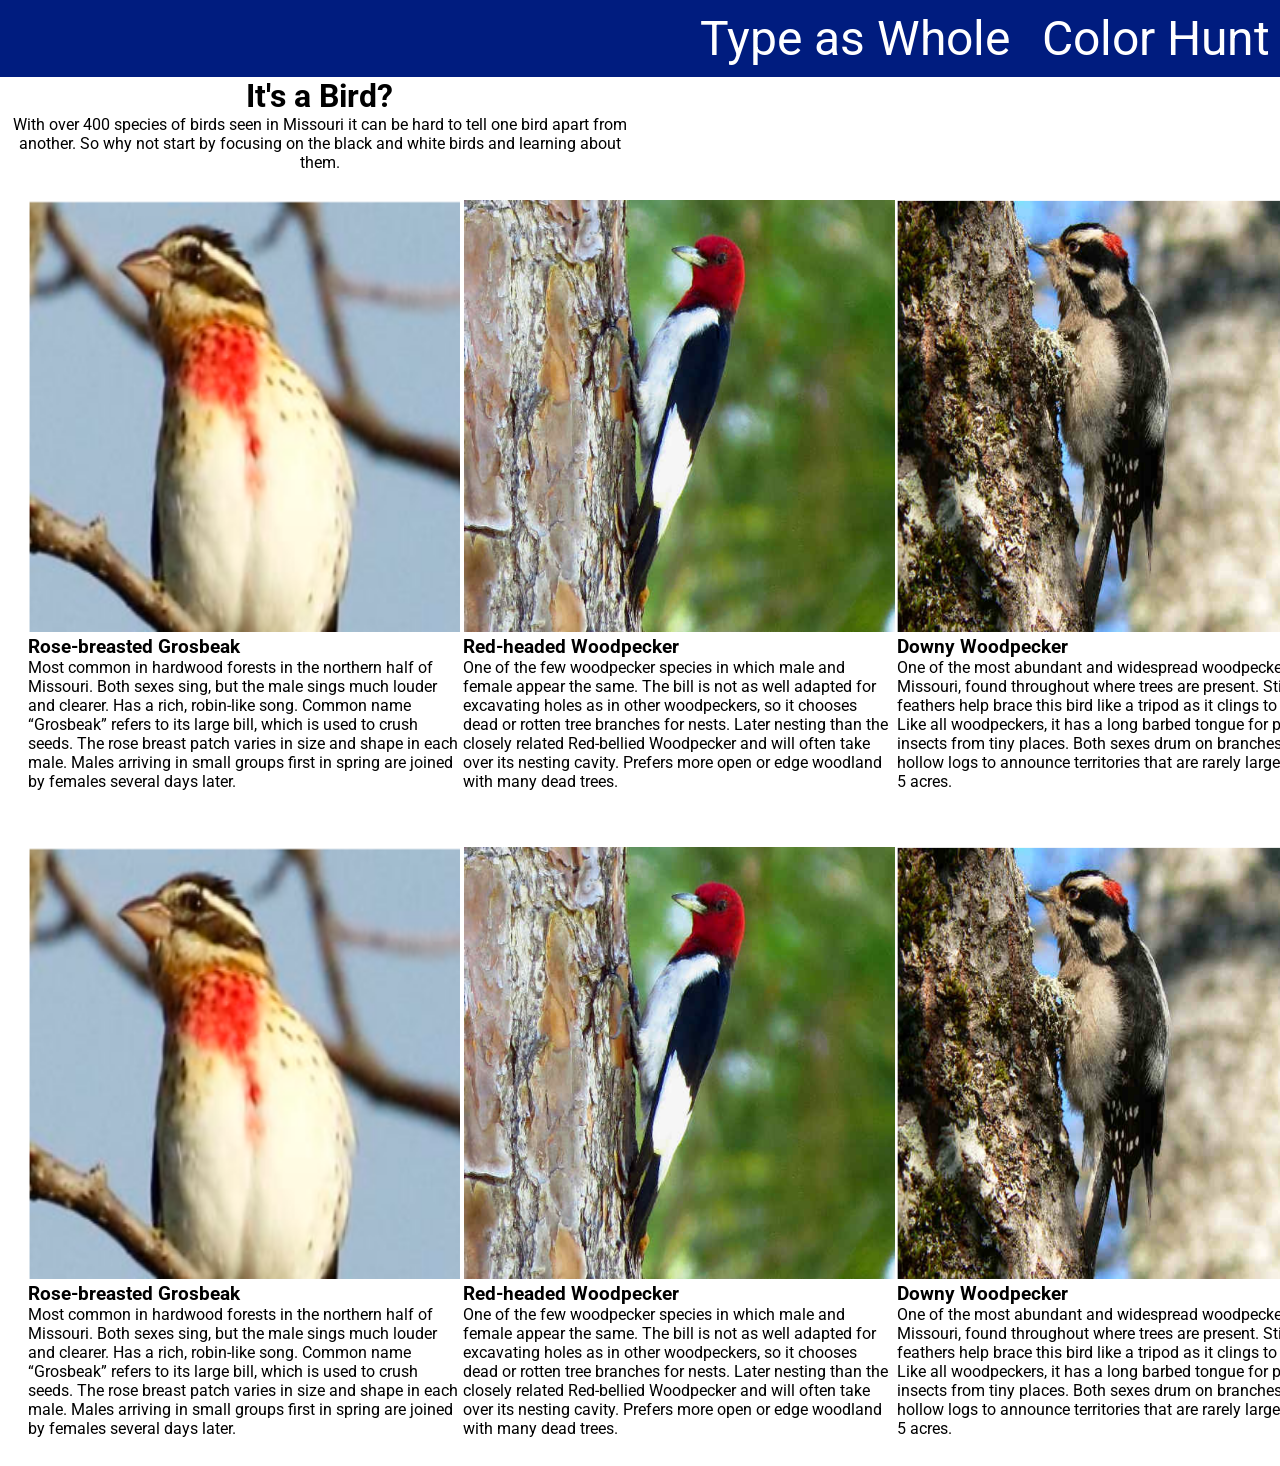
==== colorhunt.html @ 6a625d6d "new section" ====
<!DOCTYPE html>
<html lang="en">
<head>
    <meta charset="UTF-8">
    <meta name="viewport" content="width=device-width, initial-scale=1.0">
    <title>Color Hunting Birds</title>

    <link rel="preconnect" href="https://fonts.googleapis.com">
    <link rel="preconnect" href="https://fonts.gstatic.com" crossorigin>
    <link href="https://fonts.googleapis.com/css2?family=Roboto:ital,wght@0,100..900;1,100..900&display=swap" rel="stylesheet">

    <link rel="stylesheet" href="css/styles.css">
</head>
<body>
     <header>
    <nav>
        <a class="nav" href="colorhunt.html"></a>
        <ul>
            <li><a href="index.html">Type as Whole</a></li>
            <li><a href="colorhunt.html">Color Hunt</a></li>
        </ul>
    </nav>
    <div class="hero">
        <h1>It's a Bird?</h1>
        <p>With over 400 species of birds seen in Missouri it can be hard to tell one bird apart from another. 
            So why not start by focusing on the black and white birds and learning about them.  </p>
    </div>
    </header>

     <section>
            <div class="section-bird">
                <article class="article-bird">
                    <div>
                        <img src="../images/rose-breasted-grosbeak.png" width="432" height="432"
                        alt="Rose-breasted Grosbeak in a tree">
                        <h3>Rose-breasted Grosbeak</h3>
                        <p>Most common in hardwood forests in the northern half of Missouri. 
                            Both sexes sing, but the male sings much louder and clearer. 
                            Has a rich, robin-like song. Common name “Grosbeak” refers to 
                            its large bill, which is used to crush seeds. The rose breast 
                            patch varies in size and shape in each male. Males arriving in 
                            small groups first in spring are joined by females several days later.</p>
                    </div>
                </article>

                <article class="article-bird">
                    <div>
                        <img src="../images/red-headed-woodpecker.png" width="432" height="432"
                        alt="Red-headed Woodpecker standing on the side of a tree">
                        <h3>Red-headed Woodpecker</h3>
                        <p>One of the few woodpecker species in which male and female appear the same. 
                            The bill is not as well adapted for excavating holes as in other woodpeckers, 
                            so it chooses dead or rotten tree branches for nests. Later nesting than 
                            the closely related Red-bellied Woodpecker and will often take over its 
                            nesting cavity. Prefers more open or edge woodland with many dead trees.</p>
                    </div>
                </article>

                 <article class="article-bird">
                    <div>
                        <img src="../images/downy-woodpecker.png" width="432" height="432"
                        alt="Downy Woodpecker standing on the side of a tree">
                        <h3>Downy Woodpecker</h3>
                        <p>One of the most abundant and widespread woodpeckers in Missouri, 
                            found throughout where trees are present. Stiff tail feathers 
                            help brace this bird like a tripod as it clings to a tree. 
                            Like all woodpeckers, it has a long barbed tongue for pulling 
                            insects from tiny places. Both sexes drum on branches or hollow 
                            logs to announce territories that are rarely larger than 5 acres.</p>
                    </div>
                </article>

            </div>
        </section>

        <section>
            <div class="section-bird">
                <article class="article-bird">
                    <div>
                        <img src="../images/rose-breasted-grosbeak.png" width="432" height="432"
                        alt="Rose-breasted Grosbeak in a tree">
                        <h3>Rose-breasted Grosbeak</h3>
                        <p>Most common in hardwood forests in the northern half of Missouri. 
                            Both sexes sing, but the male sings much louder and clearer. 
                            Has a rich, robin-like song. Common name “Grosbeak” refers to 
                            its large bill, which is used to crush seeds. The rose breast 
                            patch varies in size and shape in each male. Males arriving in 
                            small groups first in spring are joined by females several days later.</p>
                    </div>
                </article>

                <article class="article-bird">
                    <div>
                        <img src="../images/red-headed-woodpecker.png" width="432" height="432"
                        alt="Red-headed Woodpecker standing on the side of a tree">
                        <h3>Red-headed Woodpecker</h3>
                        <p>One of the few woodpecker species in which male and female appear the same. 
                            The bill is not as well adapted for excavating holes as in other woodpeckers, 
                            so it chooses dead or rotten tree branches for nests. Later nesting than 
                            the closely related Red-bellied Woodpecker and will often take over its 
                            nesting cavity. Prefers more open or edge woodland with many dead trees.</p>
                    </div>
                </article>

                 <article class="article-bird">
                    <div>
                        <img src="../images/downy-woodpecker.png" width="432" height="432"
                        alt="Downy Woodpecker standing on the side of a tree">
                        <h3>Downy Woodpecker</h3>
                        <p>One of the most abundant and widespread woodpeckers in Missouri, 
                            found throughout where trees are present. Stiff tail feathers 
                            help brace this bird like a tripod as it clings to a tree. 
                            Like all woodpeckers, it has a long barbed tongue for pulling 
                            insects from tiny places. Both sexes drum on branches or hollow 
                            logs to announce territories that are rarely larger than 5 acres.</p>
                    </div>
                </article>

            </div>
        </section>

</body>
</html>
---- css/styles.css ----
/* reset */
* {
    margin: 0;
    padding: 0;
    box-sizing: border-box;
}

/* body copy and grid starter */
body {
    max-width: 1440;
    margin: 0 auto;
    display: grid;
    grid-template-columns: 1fr 1fr 1fr 1fr 1fr 1fr 1fr 1fr 1fr 1fr 1fr 1fr;
    grid-template-rows: auto;
    column-gap: 24px;

    font-family: 'Roboto', sans-serif;
    font-size: 16px;
    line-height: ;
    color: #000000;
}

/* heading style */
h1, h2, h3 {

}

/* links */
a {
    color: inherit;
    text-decoration: none;
}

/* other copy */
p {

}


/* nav */
nav {
    display: flex;
    align-items: center;
    background: #001C7F;
    color: #FFFFFF;
    font-size: 48px;
    padding: 10px;
}

nav ul {
    display: flex;
    gap: 32px;
    list-style: none;
    margin-left: auto;
}

/* header */
header {
    grid-column: 1 / 13;
}

.hero {
    grid-column: 1 / 13;
    width: 50%;
    display: flex;
    flex-direction: column;
    justify-content: center;
    align-items: center;
    text-align: center;
}

.hero h1 {
    font-size: 225;
}

/* main */
main {
    grid-column: 1 / 13;
    display: grid;
    grid-template-columns: subgrid;
}

section {
    grid-column: 1 / 13;
    display: grid;
    grid-template-columns: subgrid; 
}

.section-doodle {
    grid-column: 1 / 13;
    display: flex;
    grid-template-columns: subgrid; 
}

.section-bird {
    grid-column: 1 / 13;
    display: grid;
    grid-template-columns: subgrid; 
}

section h2 {
    grid-column: 1 / 13;
}

article {
    grid-column: 1 / 13;
    display: flex;
    gap: 24px;
    padding: 28px;
    background: #c7d5eb;
}

.article-bird {
    grid-column: span 4;
    display: grid;
    gap: 24px;
    padding: 28px;
    background: none;
}

.typefaces {
    display: flex;

}


/* footer */
footer {
    grid-column: 1 / 13;
    display: flex;
    align-items: center;
    background: #001C7F;
    color: #FFFFFF;
    font-size: 48px;
    padding: 10px;
}

footer ul {
    display: flex;
    gap: 32px;
    list-style: none;
    margin-left: auto;
}
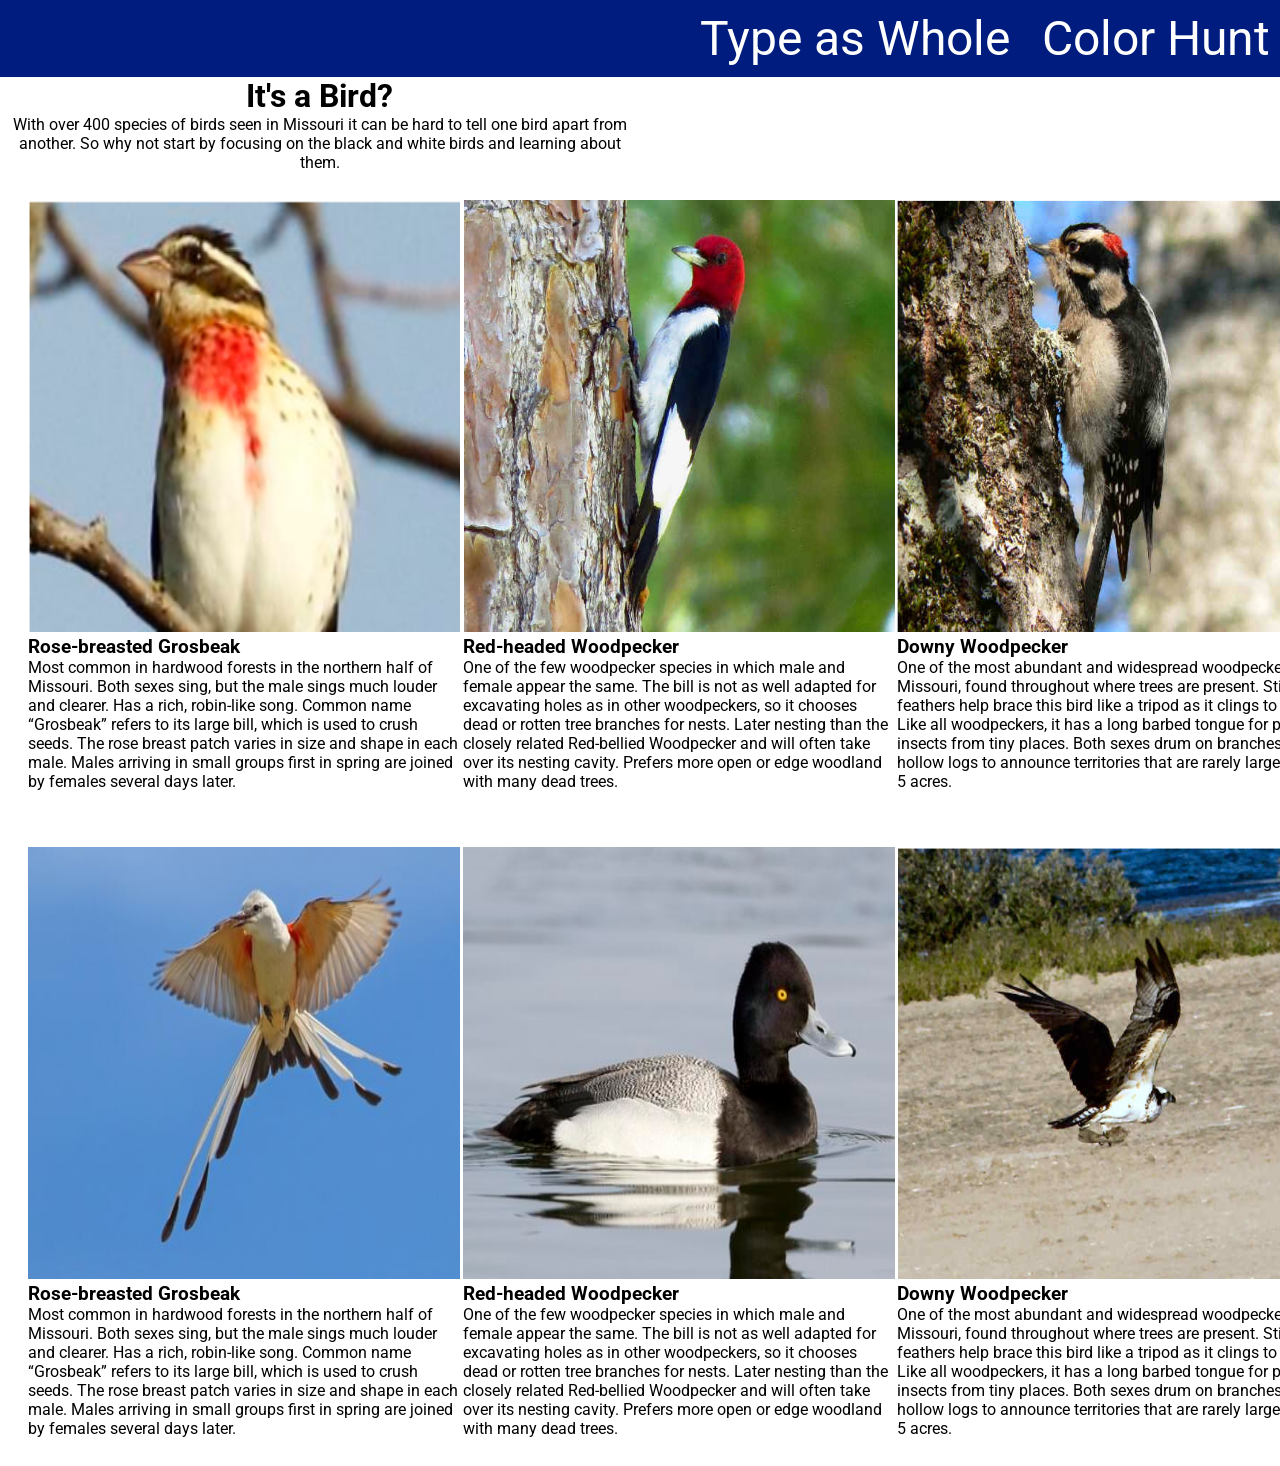
==== commit b49370e3: "image replace" ====
--- a/colorhunt.html
+++ b/colorhunt.html
@@ -77,8 +77,8 @@
             <div class="section-bird">
                 <article class="article-bird">
                     <div>
-                        <img src="../images/rose-breasted-grosbeak.png" width="432" height="432"
-                        alt="Rose-breasted Grosbeak in a tree">
+                        <img src="../images/scissor-tailed-flycatcher.jpg" width="432" height="432"
+                        alt="Scissor-tailed Flycatcher flying in the air">
                         <h3>Rose-breasted Grosbeak</h3>
                         <p>Most common in hardwood forests in the northern half of Missouri. 
                             Both sexes sing, but the male sings much louder and clearer. 
@@ -91,8 +91,8 @@
 
                 <article class="article-bird">
                     <div>
-                        <img src="../images/red-headed-woodpecker.png" width="432" height="432"
-                        alt="Red-headed Woodpecker standing on the side of a tree">
+                        <img src="../images/lesser-scaup.jpg" width="432" height="432"
+                        alt="Lesser Scaup swimming in the water">
                         <h3>Red-headed Woodpecker</h3>
                         <p>One of the few woodpecker species in which male and female appear the same. 
                             The bill is not as well adapted for excavating holes as in other woodpeckers, 
@@ -104,8 +104,8 @@
 
                  <article class="article-bird">
                     <div>
-                        <img src="../images/downy-woodpecker.png" width="432" height="432"
-                        alt="Downy Woodpecker standing on the side of a tree">
+                        <img src="../images/osprey.png" width="432" height="432"
+                        alt="Osprey flying near the ground">
                         <h3>Downy Woodpecker</h3>
                         <p>One of the most abundant and widespread woodpeckers in Missouri, 
                             found throughout where trees are present. Stiff tail feathers 
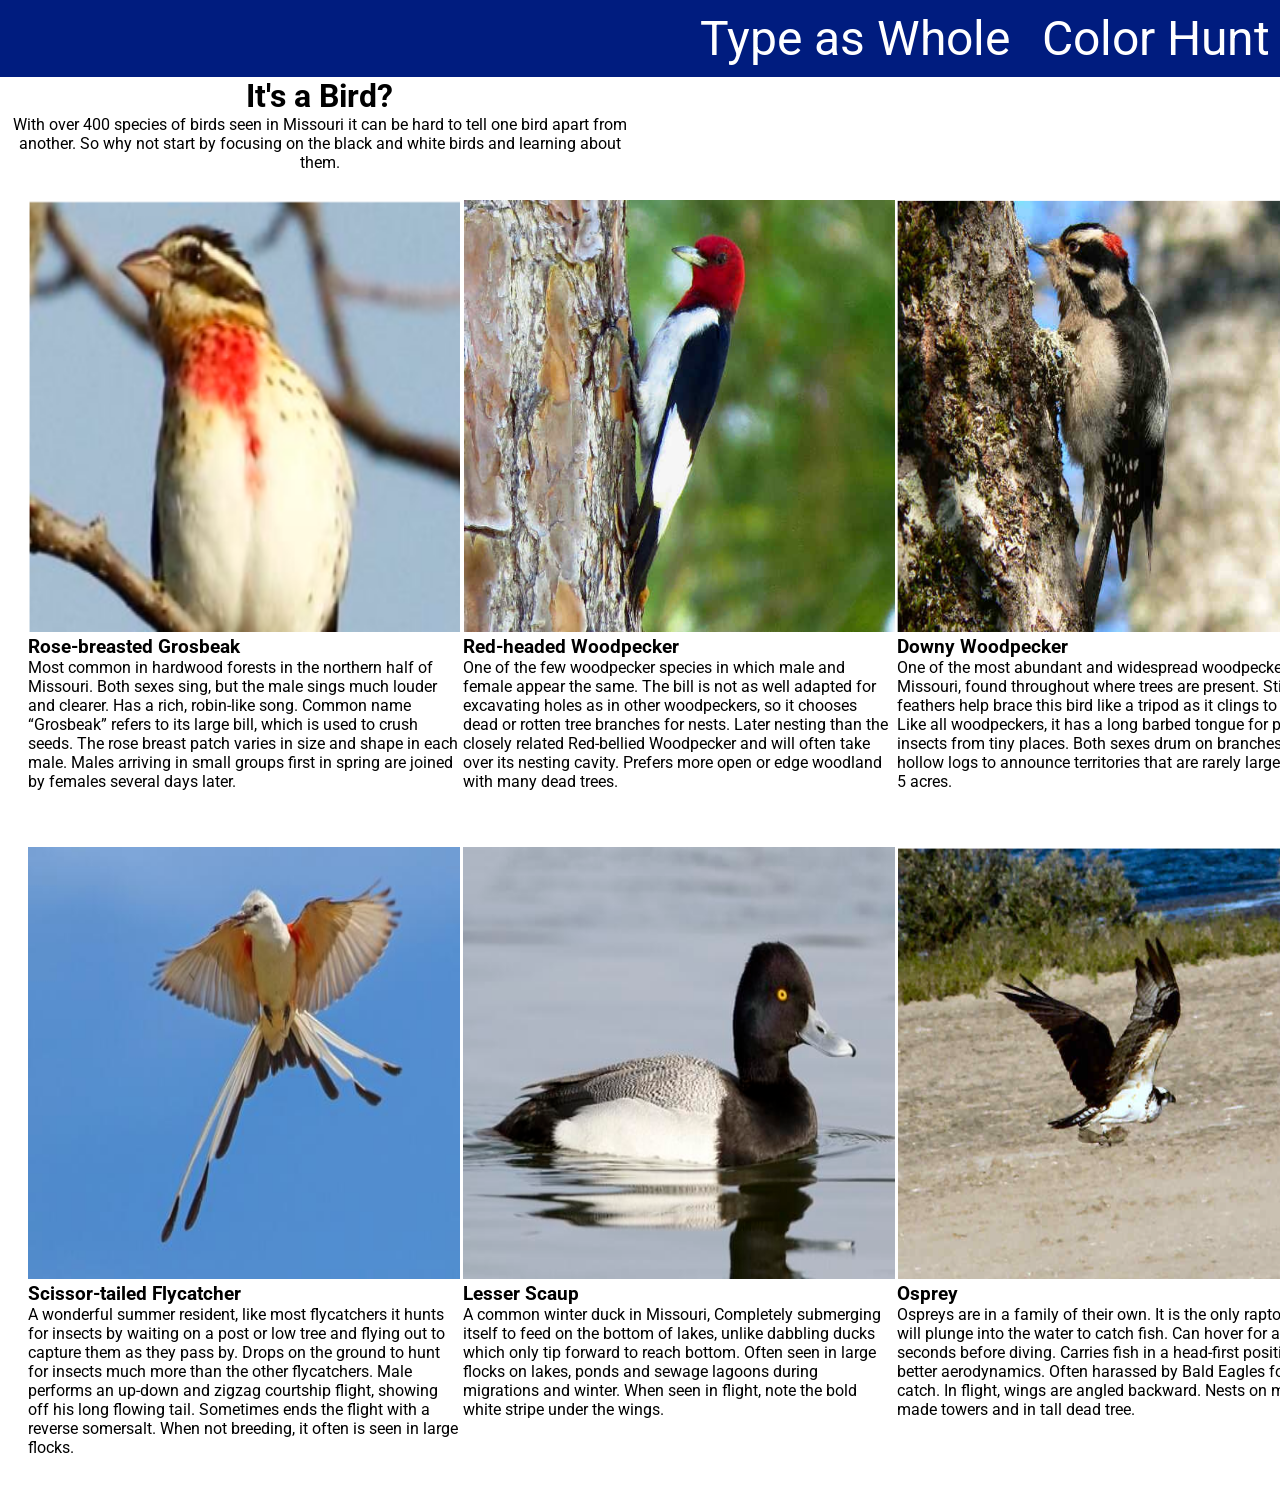
==== commit 51f2ab85: "text replace" ====
--- a/colorhunt.html
+++ b/colorhunt.html
@@ -79,13 +79,13 @@
                     <div>
                         <img src="../images/scissor-tailed-flycatcher.jpg" width="432" height="432"
                         alt="Scissor-tailed Flycatcher flying in the air">
-                        <h3>Rose-breasted Grosbeak</h3>
-                        <p>Most common in hardwood forests in the northern half of Missouri. 
-                            Both sexes sing, but the male sings much louder and clearer. 
-                            Has a rich, robin-like song. Common name “Grosbeak” refers to 
-                            its large bill, which is used to crush seeds. The rose breast 
-                            patch varies in size and shape in each male. Males arriving in 
-                            small groups first in spring are joined by females several days later.</p>
+                        <h3>Scissor-tailed Flycatcher</h3>
+                        <p>A wonderful summer resident, like most flycatchers it hunts for insects 
+                            by waiting on a post or low tree and flying out to capture them as they 
+                            pass by. Drops on the ground to hunt for insects much more than the 
+                            other flycatchers. Male performs an up-down and zigzag courtship flight, 
+                            showing off his long flowing tail. Sometimes ends the flight with a reverse 
+                            somersalt. When not breeding, it often is seen in large flocks.</p>
                     </div>
                 </article>
 
@@ -93,12 +93,12 @@
                     <div>
                         <img src="../images/lesser-scaup.jpg" width="432" height="432"
                         alt="Lesser Scaup swimming in the water">
-                        <h3>Red-headed Woodpecker</h3>
-                        <p>One of the few woodpecker species in which male and female appear the same. 
-                            The bill is not as well adapted for excavating holes as in other woodpeckers, 
-                            so it chooses dead or rotten tree branches for nests. Later nesting than 
-                            the closely related Red-bellied Woodpecker and will often take over its 
-                            nesting cavity. Prefers more open or edge woodland with many dead trees.</p>
+                        <h3>Lesser Scaup</h3>
+                        <p>A common winter duck in Missouri, Completely submerging itself to feed
+                             on the bottom of lakes, unlike dabbling ducks which only tip forward to 
+                             reach bottom. Often seen in large flocks on lakes, ponds and sewage lagoons 
+                             during migrations and winter. When seen in flight, note the bold white 
+                             stripe under the wings.</p>
                     </div>
                 </article>
 
@@ -106,13 +106,12 @@
                     <div>
                         <img src="../images/osprey.png" width="432" height="432"
                         alt="Osprey flying near the ground">
-                        <h3>Downy Woodpecker</h3>
-                        <p>One of the most abundant and widespread woodpeckers in Missouri, 
-                            found throughout where trees are present. Stiff tail feathers 
-                            help brace this bird like a tripod as it clings to a tree. 
-                            Like all woodpeckers, it has a long barbed tongue for pulling 
-                            insects from tiny places. Both sexes drum on branches or hollow 
-                            logs to announce territories that are rarely larger than 5 acres.</p>
+                        <h3>Osprey</h3>
+                        <p>Ospreys are in a family of their own. It is the only raptor that will
+                             plunge into the water to catch fish. Can hover for a few seconds 
+                             before diving. Carries fish in a head-first position for better 
+                             aerodynamics. Often harassed by Bald Eagles for its catch. In flight, 
+                             wings are angled backward. Nests on man-made towers and in tall dead tree.</p>
                     </div>
                 </article>
 
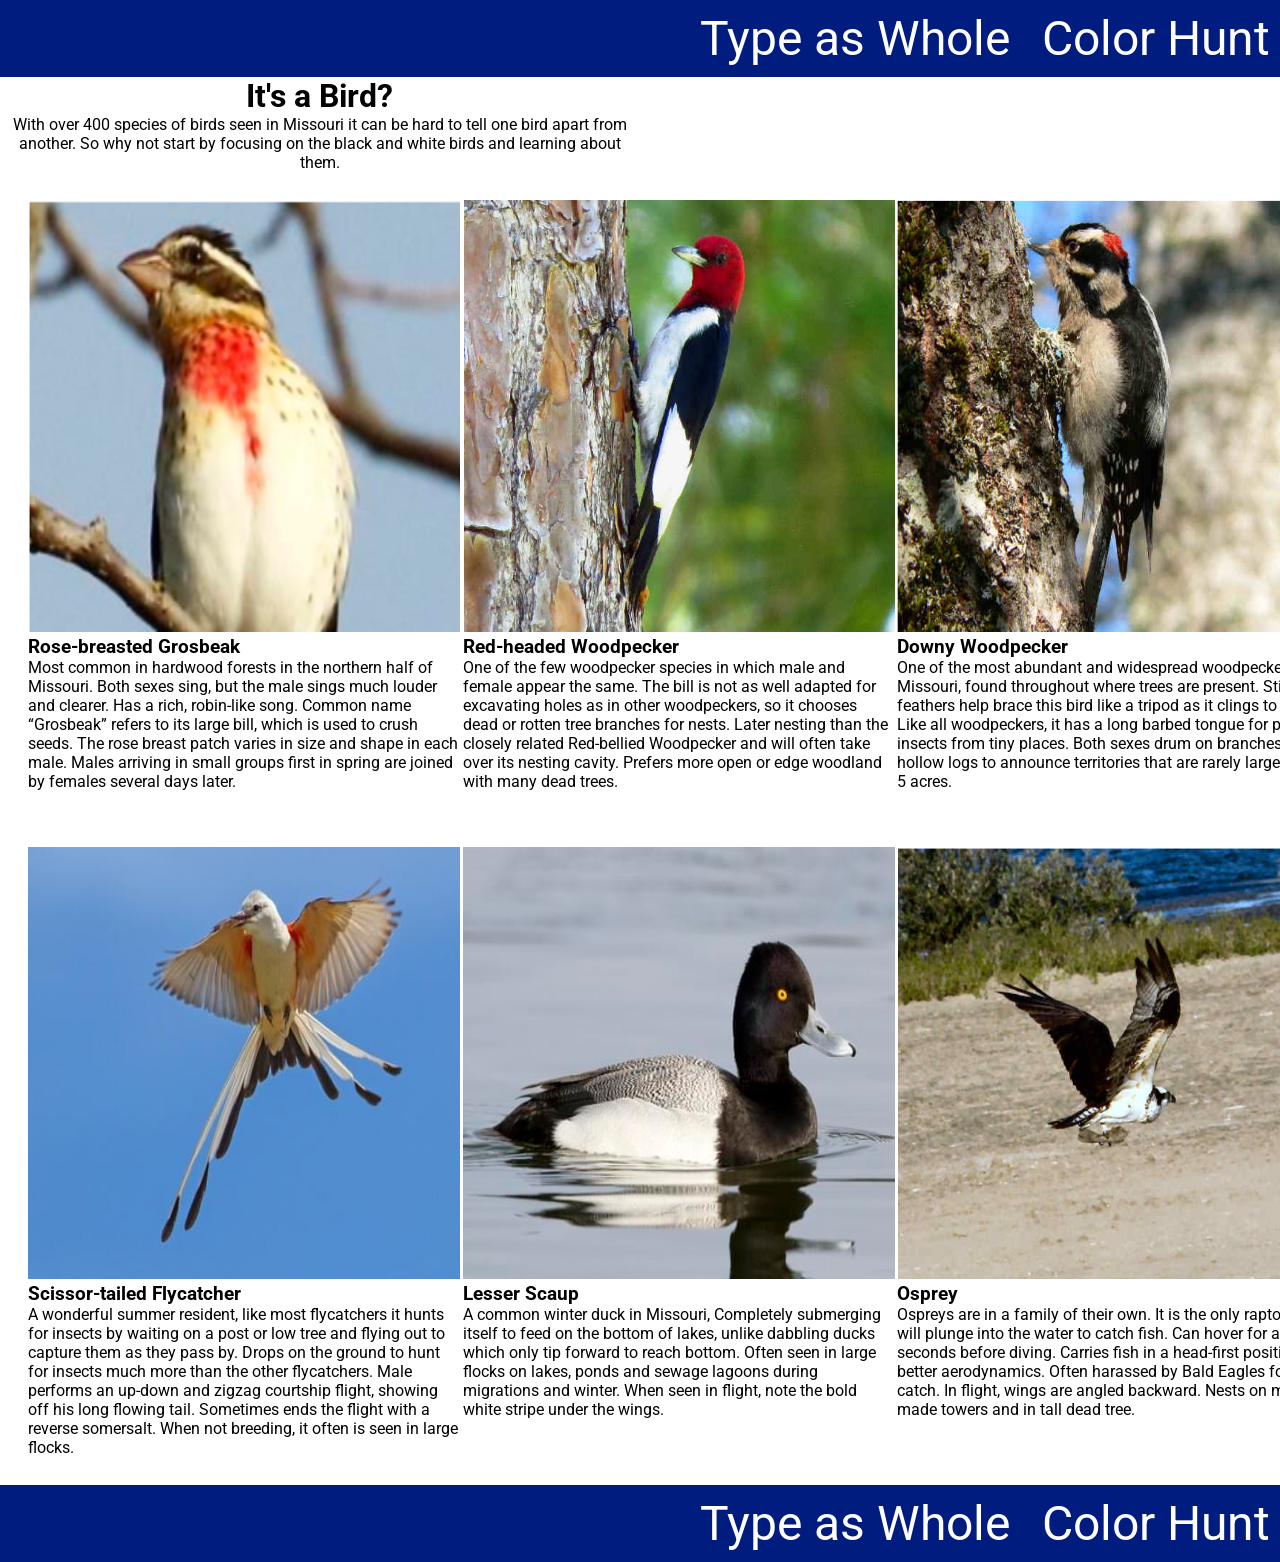
==== commit 9d295c49: "add footer" ====
--- a/colorhunt.html
+++ b/colorhunt.html
@@ -117,6 +117,12 @@
 
             </div>
         </section>
-
+    <footer>
+        <a class="footer" href="index.htlm"></a>
+        <ul>
+            <li><a href="index.html">Type as Whole</a></li>
+            <li><a href="colorhunt.html">Color Hunt</a></li>
+        </ul>
+    </footer>
 </body>
 </html>
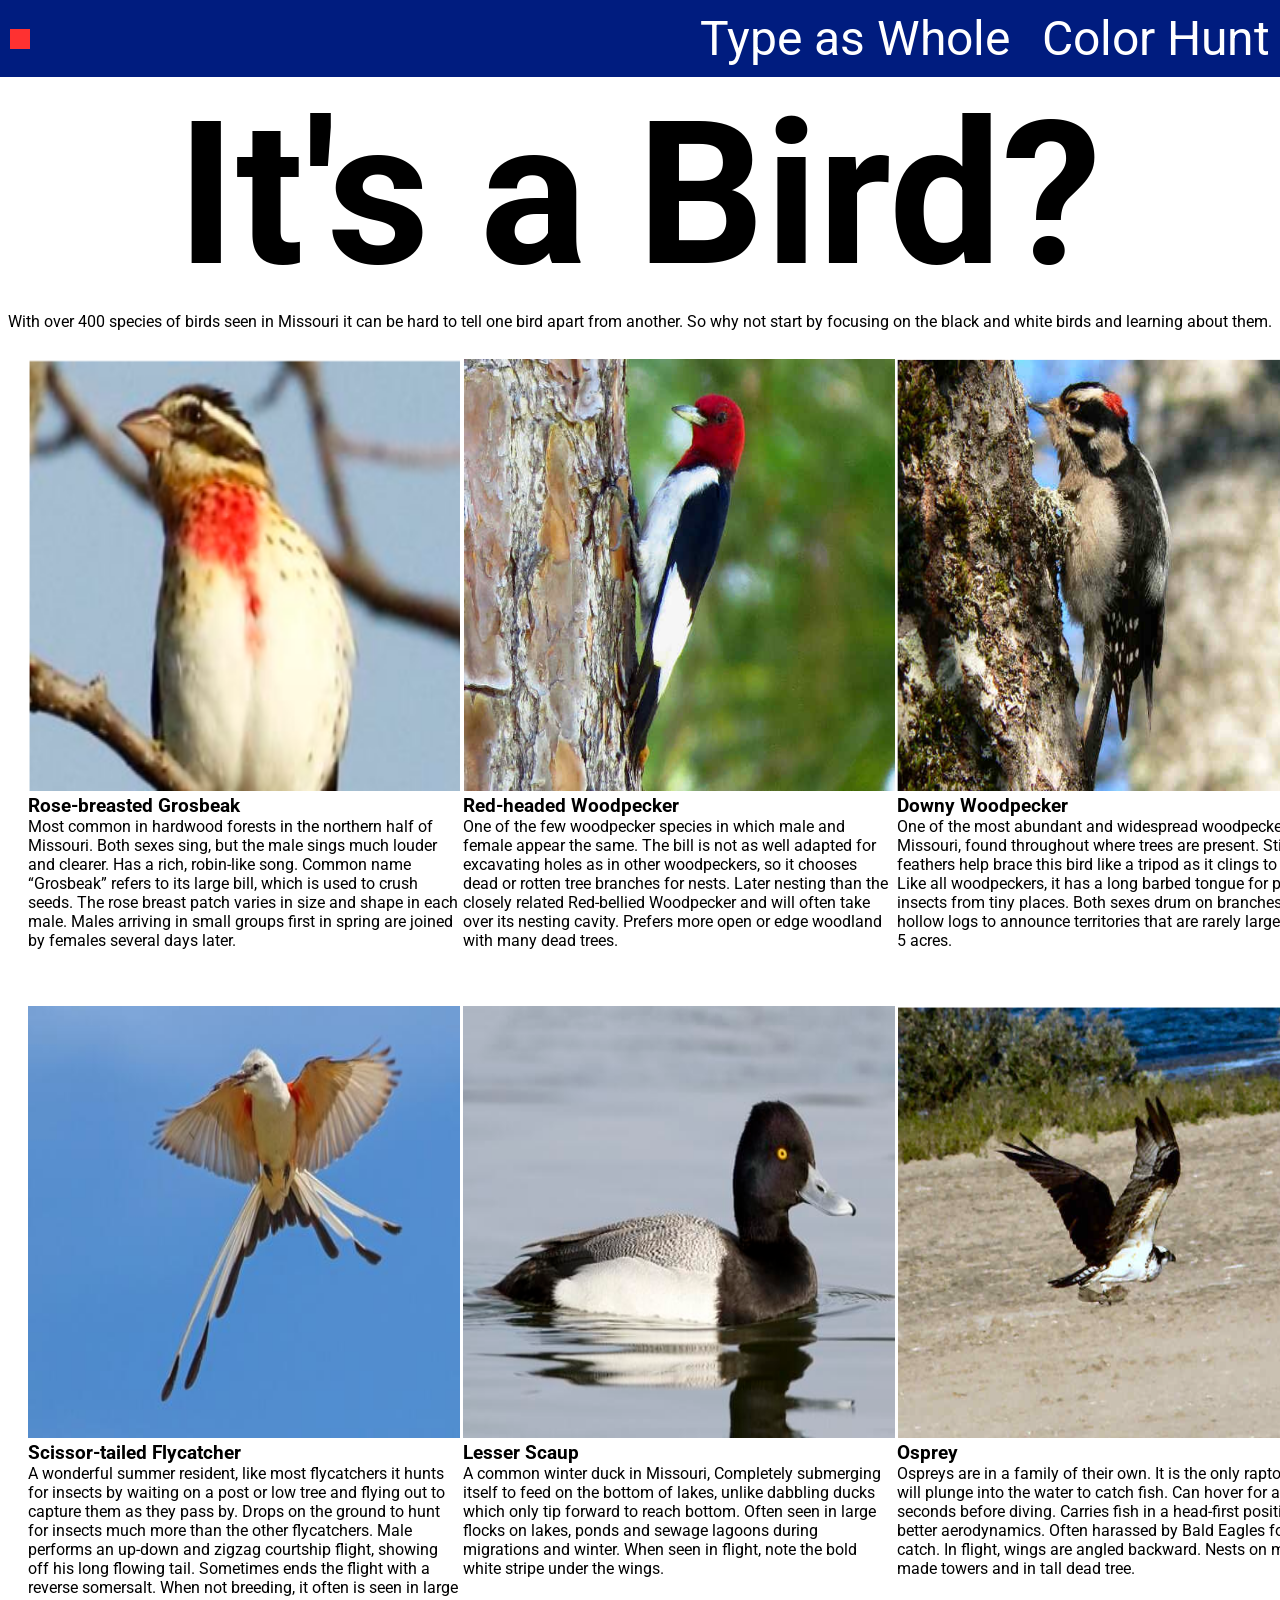
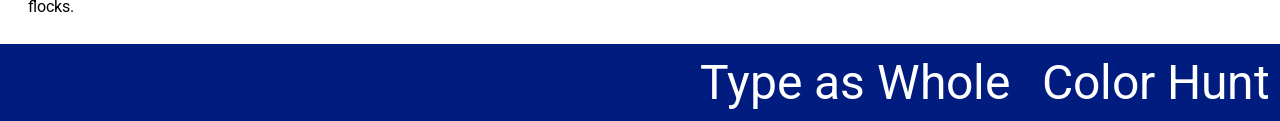
==== commit 05617ebb: "new nav color" ====
--- a/colorhunt.html
+++ b/colorhunt.html
@@ -14,7 +14,7 @@
 <body>
      <header>
     <nav>
-        <a class="nav" href="colorhunt.html"></a>
+        <a class="nav-color" href="colorhunt.html"></a>
         <ul>
             <li><a href="index.html">Type as Whole</a></li>
             <li><a href="colorhunt.html">Color Hunt</a></li>
--- a/css/styles.css
+++ b/css/styles.css
@@ -34,6 +34,7 @@
 /* other copy */
 p {
 
+
 }
 
 
@@ -44,6 +45,15 @@
     background: #001C7F;
     color: #FFFFFF;
     font-size: 48px;
+    padding: 10px;
+}
+
+.nav-color{
+    display: flex;
+    align-items: center;
+    background: #FE3131;
+    color: #FFFFFF;
+    font-size: 24px;
     padding: 10px;
 }
 
@@ -60,8 +70,7 @@
 }
 
 .hero {
-    grid-column: 1 / 13;
-    width: 50%;
+    width: 100%;
     display: flex;
     flex-direction: column;
     justify-content: center;
@@ -70,7 +79,7 @@
 }
 
 .hero h1 {
-    font-size: 225;
+    font-size: 200px;
 }
 
 /* main */
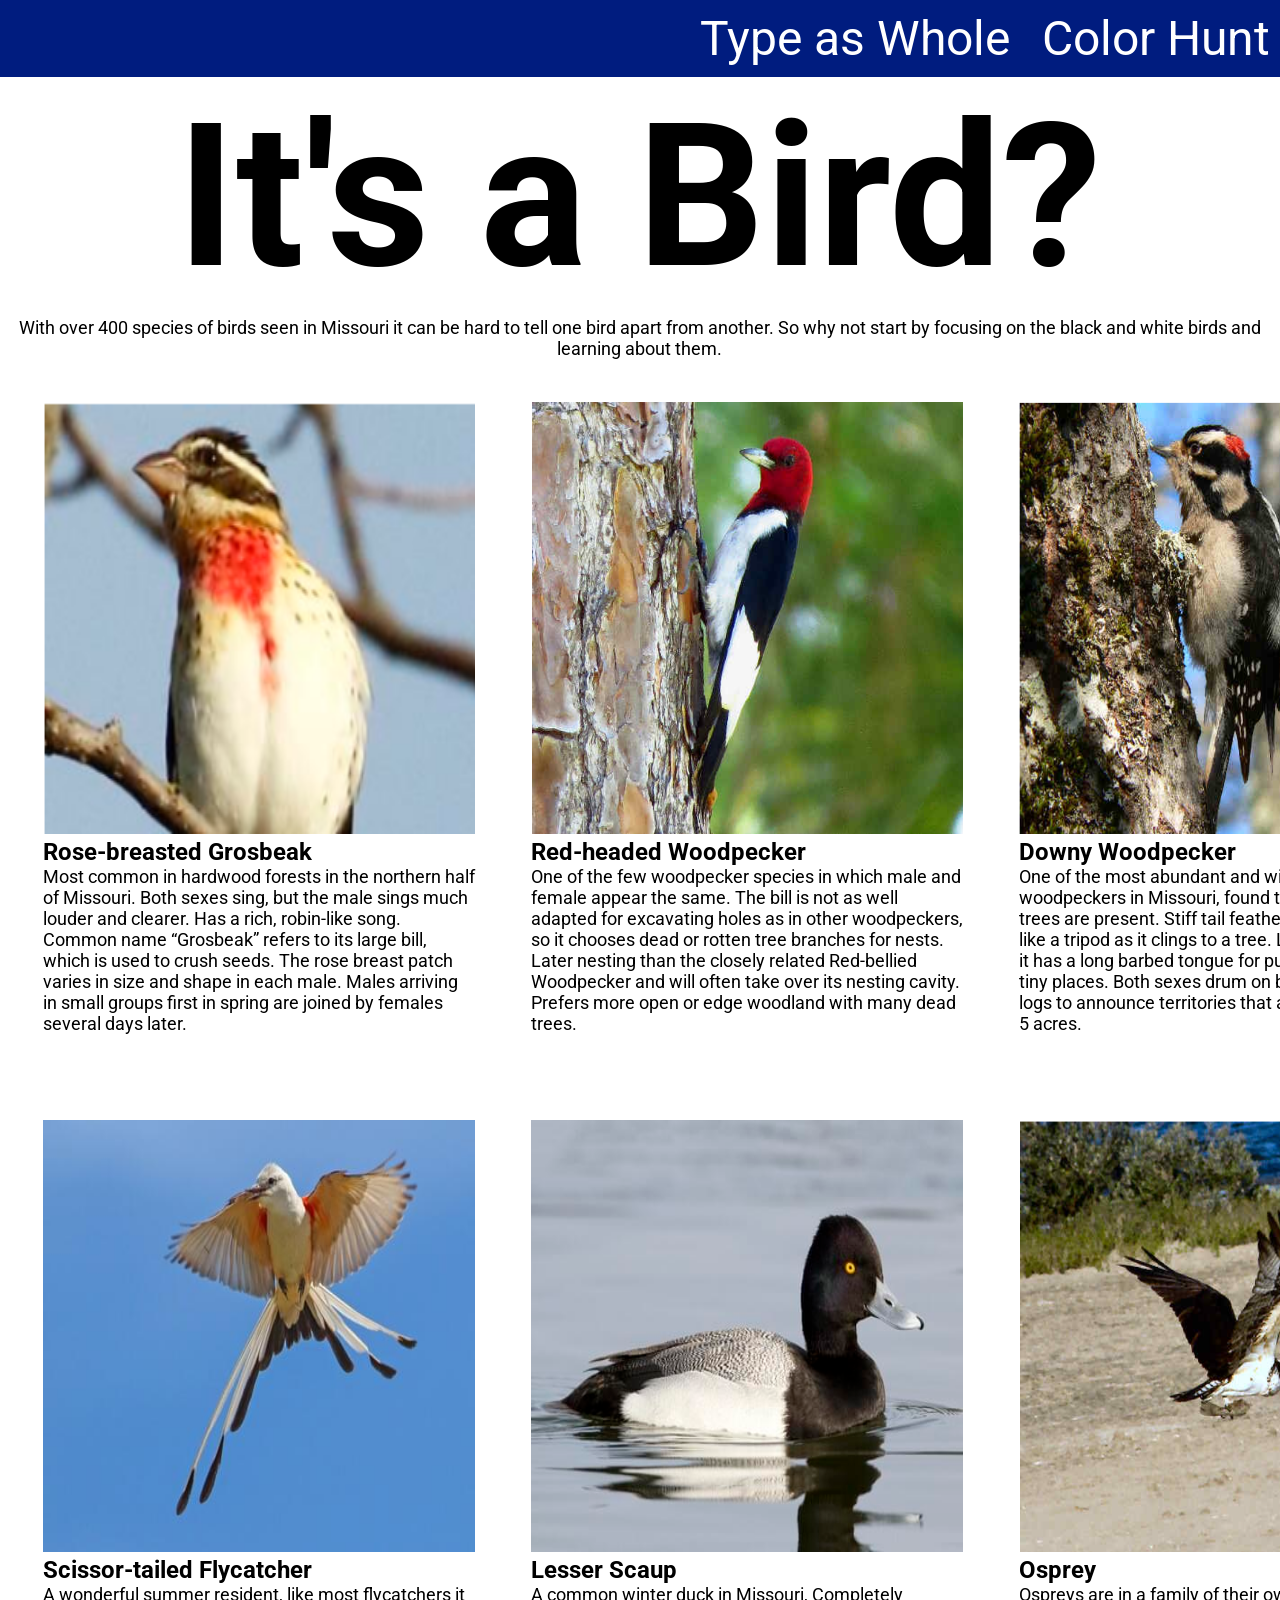
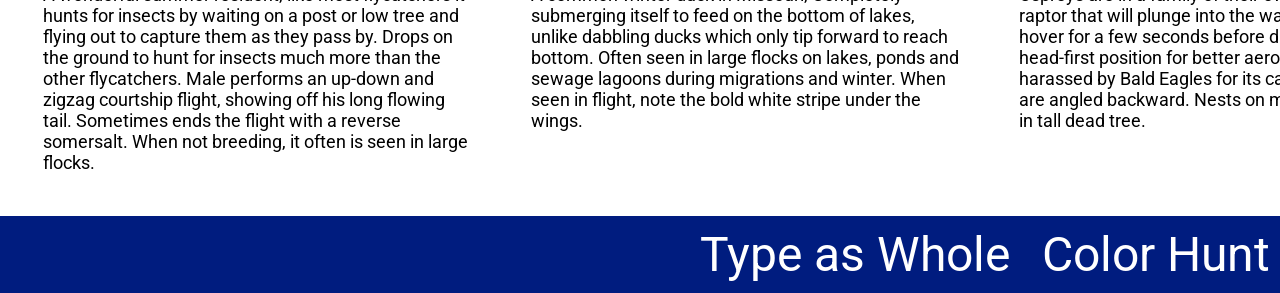
==== commit 0472c788: "add main" ====
--- a/colorhunt.html
+++ b/colorhunt.html
@@ -26,7 +26,8 @@
             So why not start by focusing on the black and white birds and learning about them.  </p>
     </div>
     </header>
-
+    
+    <main>
      <section>
             <div class="section-bird">
                 <article class="article-bird">
@@ -117,6 +118,7 @@
 
             </div>
         </section>
+    </main>
     <footer>
         <a class="footer" href="index.htlm"></a>
         <ul>
--- a/css/styles.css
+++ b/css/styles.css
@@ -22,6 +22,7 @@
 
 /* heading style */
 h1, h2, h3 {
+    font-size: 24px
 
 }
 
@@ -33,8 +34,7 @@
 
 /* other copy */
 p {
-
-
+    font-size: 18px;
 }
 
 
@@ -48,13 +48,9 @@
     padding: 10px;
 }
 
-.nav-color{
-    display: flex;
-    align-items: center;
+.nav-color {
     background: #FE3131;
-    color: #FFFFFF;
     font-size: 24px;
-    padding: 10px;
 }
 
 nav ul {
@@ -80,25 +76,25 @@
 
 .hero h1 {
     font-size: 200px;
+    line-height: 80%;
+    padding: 40px;
 }
 
 /* main */
 main {
     grid-column: 1 / 13;
     display: grid;
-    grid-template-columns: subgrid;
 }
 
 section {
     grid-column: 1 / 13;
     display: grid;
-    grid-template-columns: subgrid; 
+    padding: 15px; 
 }
 
 .section-doodle {
-    grid-column: 1 / 13;
+    grid-column: span 13;
     display: flex;
-    grid-template-columns: subgrid; 
 }
 
 .section-bird {
@@ -127,11 +123,6 @@
     background: none;
 }
 
-.typefaces {
-    display: flex;
-
-}
-
 
 /* footer */
 footer {
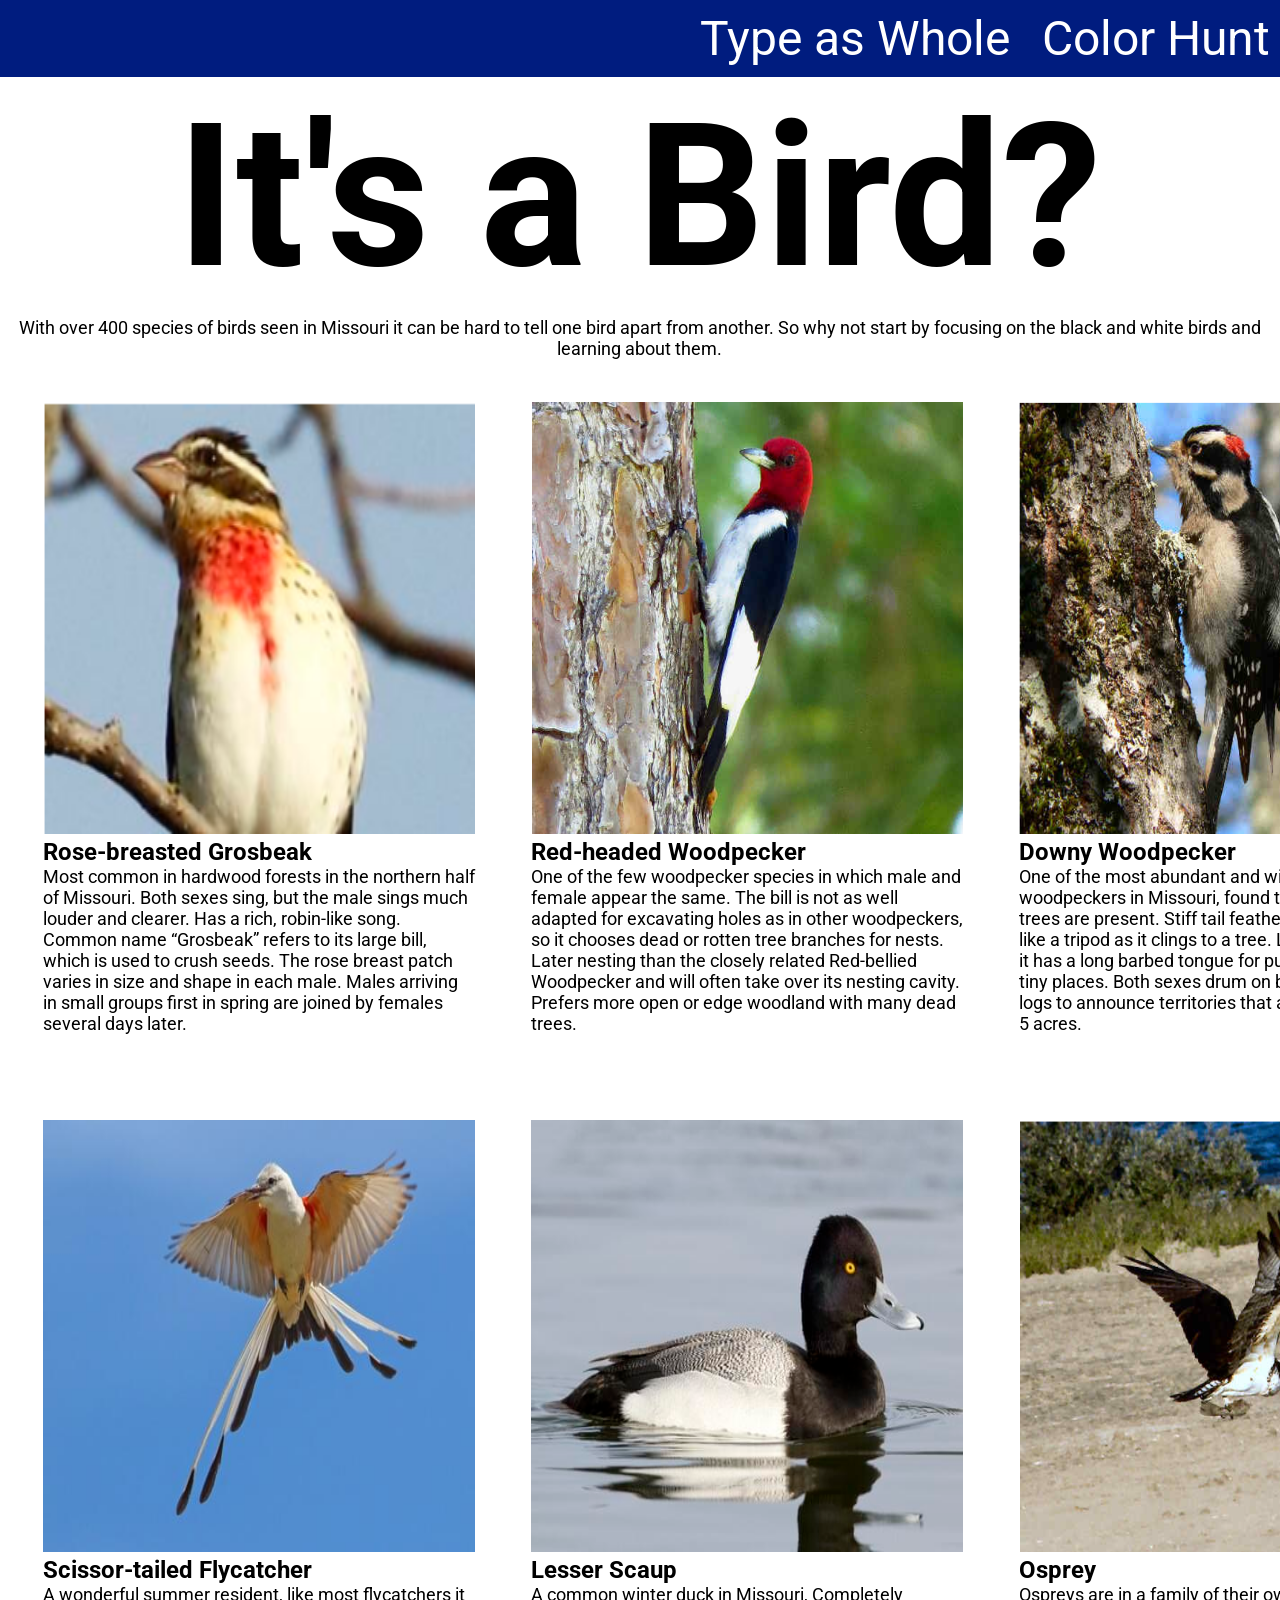
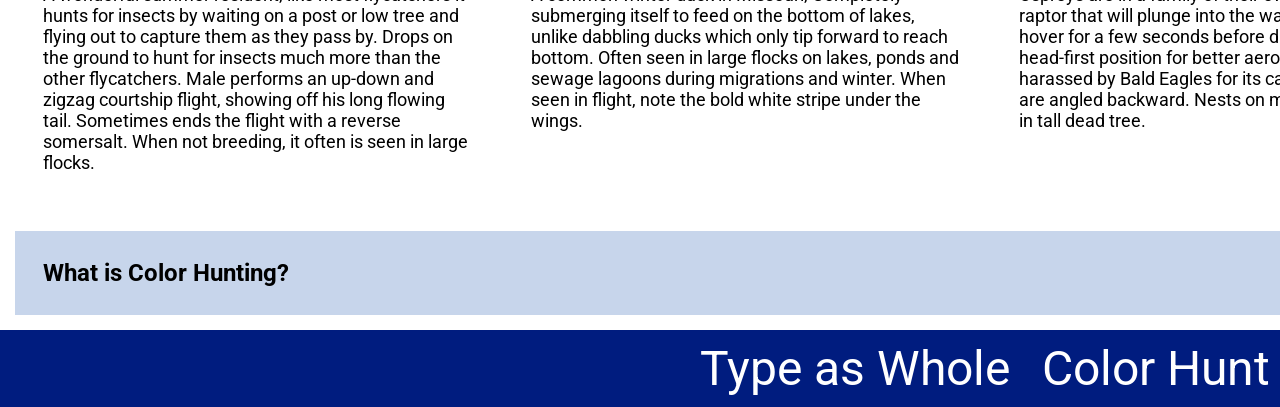
==== commit 825c6f80: "new section" ====
--- a/colorhunt.html
+++ b/colorhunt.html
@@ -118,6 +118,14 @@
 
             </div>
         </section>
+
+        <section>
+            <div>
+                <article>
+                <h3>What is Color Hunting?</h3>
+                </article>
+            </div>
+        </section>
     </main>
     <footer>
         <a class="footer" href="index.htlm"></a>
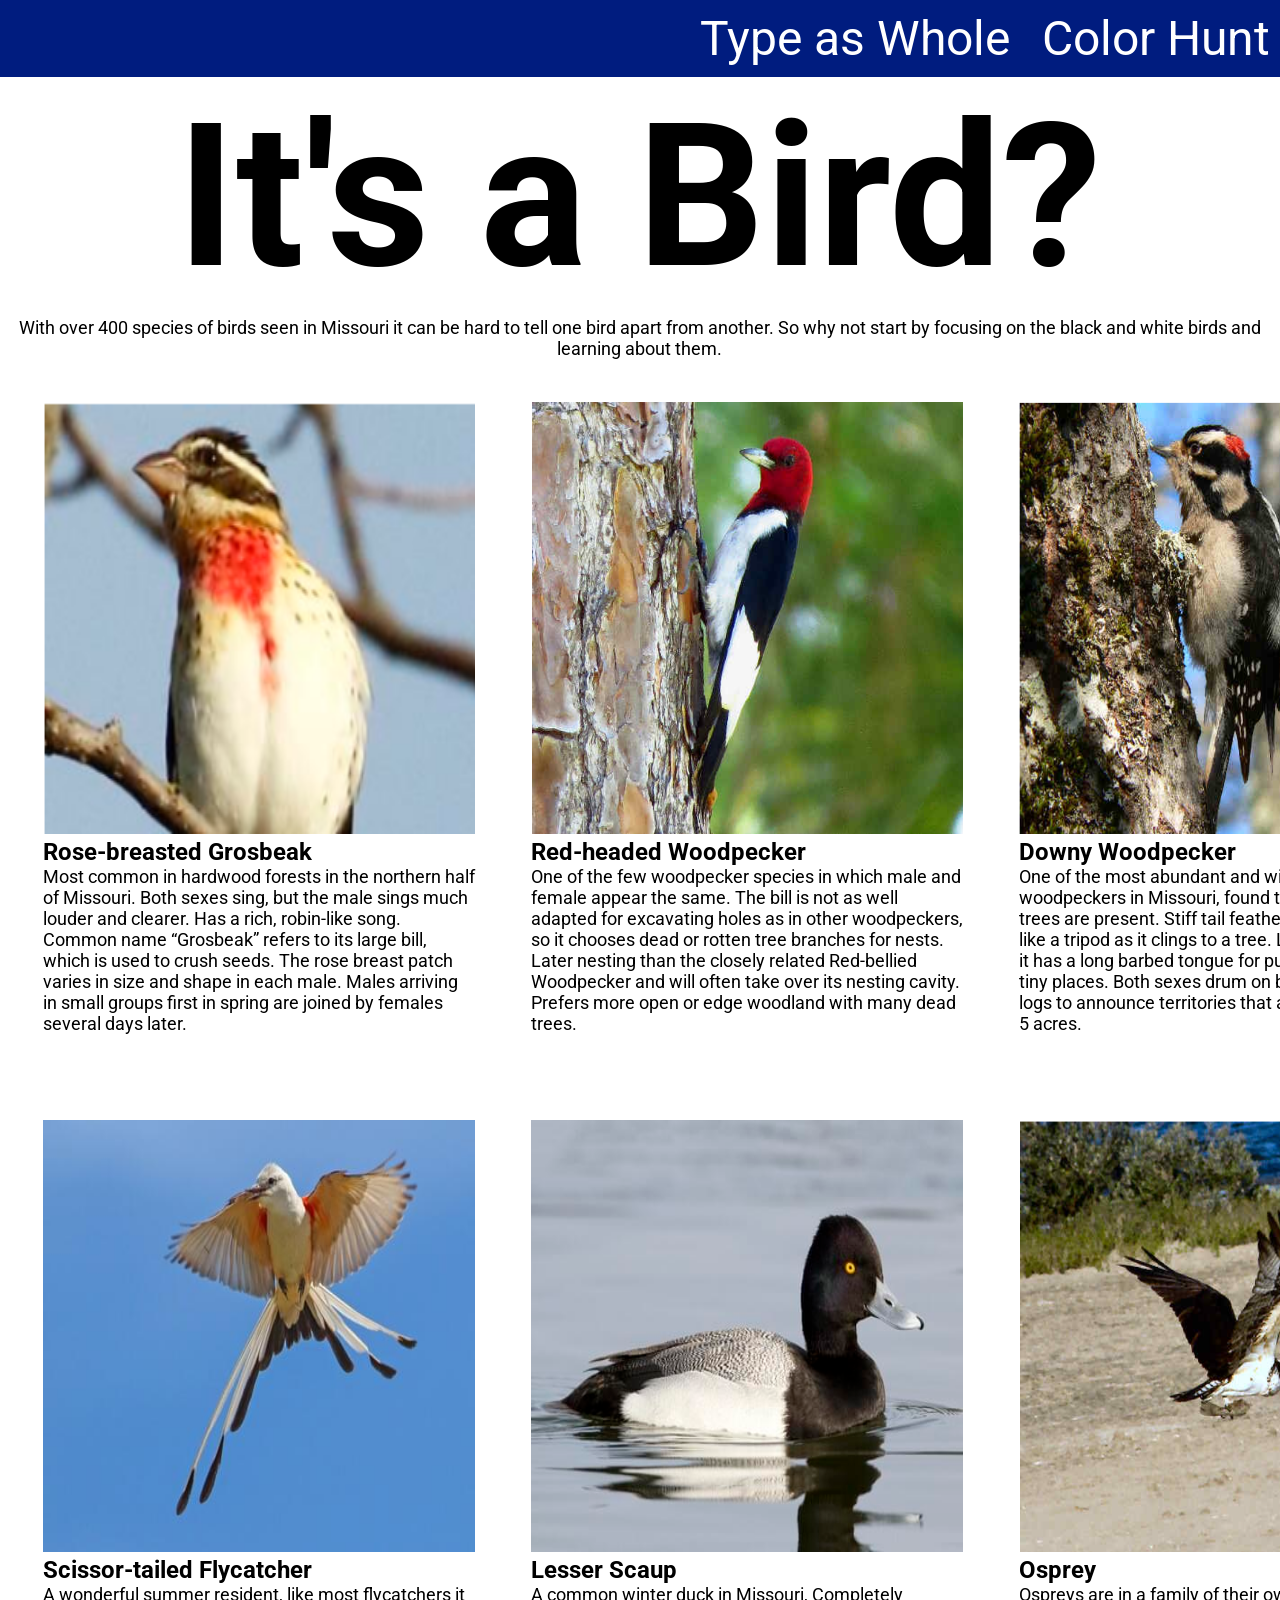
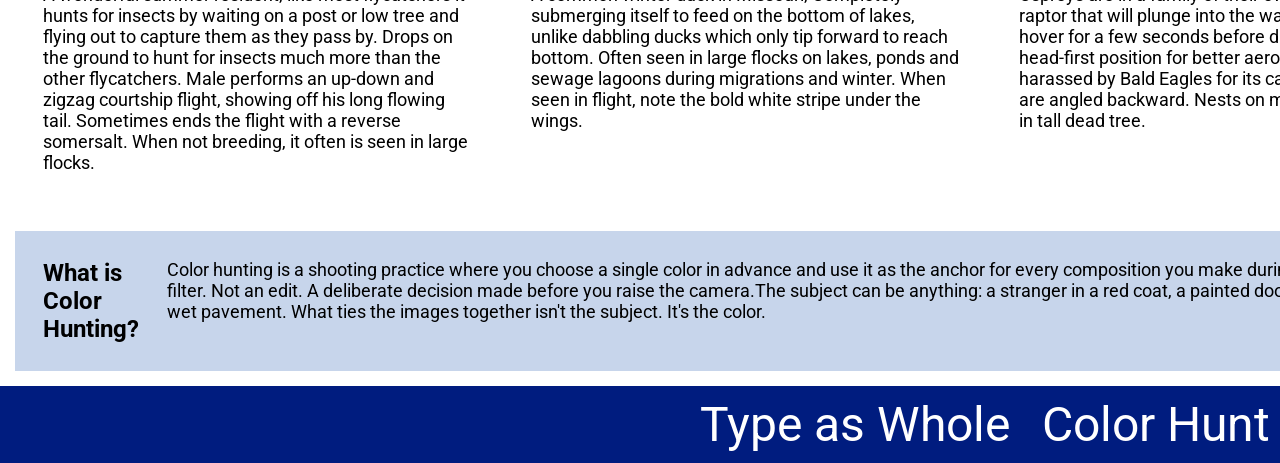
==== commit a1e0c451: "p text" ====
--- a/colorhunt.html
+++ b/colorhunt.html
@@ -123,6 +123,11 @@
             <div>
                 <article>
                 <h3>What is Color Hunting?</h3>
+                <p>Color hunting is a shooting practice where you choose a single color in advance and use it 
+                    as the anchor for every composition you make during a session. Not a filter. Not an edit. 
+                    A deliberate decision made before you raise the camera.The subject can be anything: a stranger 
+                    in a red coat, a painted door, a streak of neon on wet pavement. What ties the images together
+                     isn't the subject. It's the color.</p>
                 </article>
             </div>
         </section>
